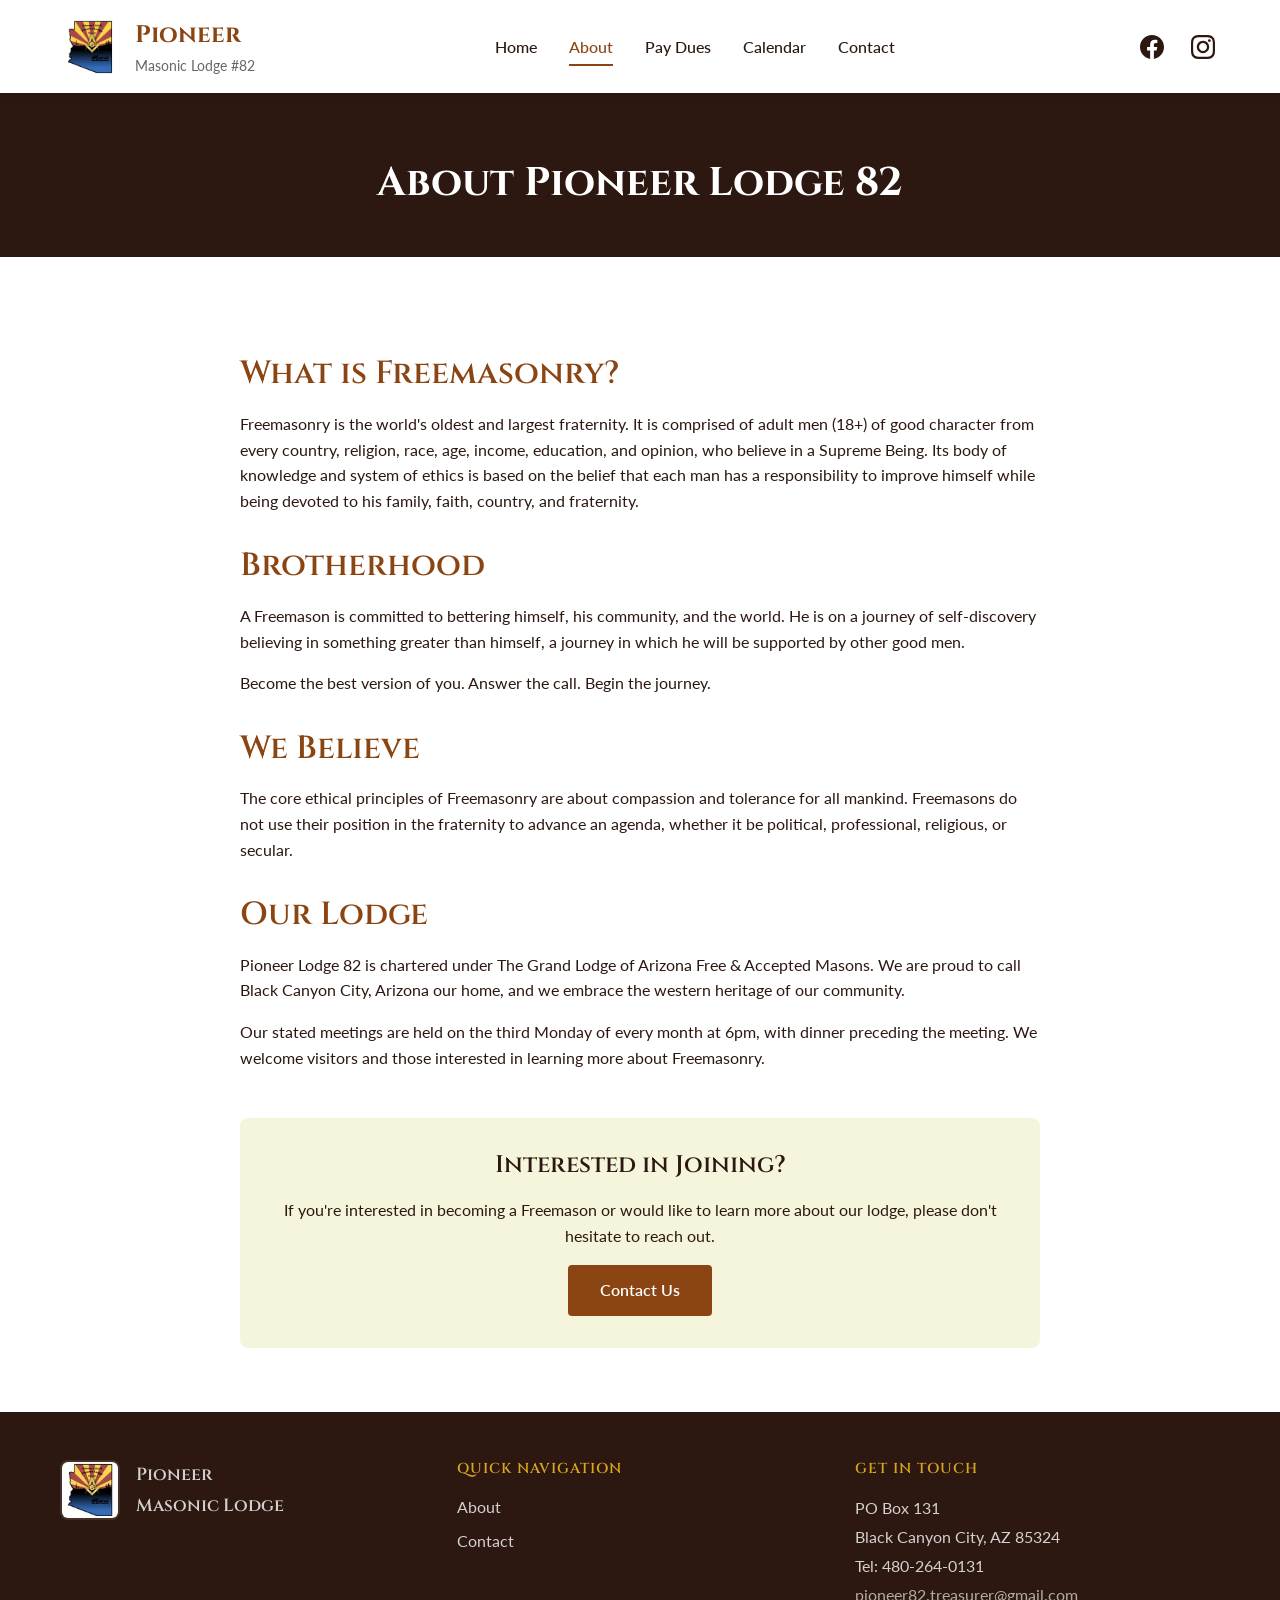
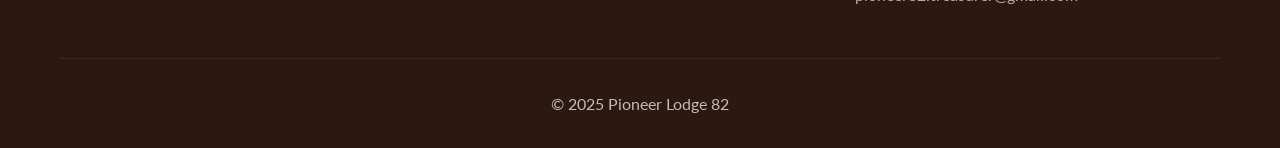
==== about.html @ 2a905d34 "Initial commit - Pioneer Lodge 82 website" ====
<!DOCTYPE html>
<html lang="en">
<head>
    <meta charset="UTF-8">
    <meta name="viewport" content="width=device-width, initial-scale=1.0">
    <title>About | Pioneer Lodge 82</title>
    <link rel="stylesheet" href="css/styles.css">
    <link rel="preconnect" href="https://fonts.googleapis.com">
    <link rel="preconnect" href="https://fonts.gstatic.com" crossorigin>
    <link href="https://fonts.googleapis.com/css2?family=Cinzel:wght@400;600;700&family=Lato:wght@300;400;700&display=swap" rel="stylesheet">
</head>
<body>
    <!-- Header/Navigation -->
    <header>
        <nav class="navbar">
            <div class="container">
                <div class="nav-wrapper">
                    <div class="logo">
                        <img src="images/logo.jpeg" alt="Pioneer Lodge 82 Logo">
                        <div class="logo-text">
                            <span class="lodge-name">Pioneer</span>
                            <span class="lodge-subtitle">Masonic Lodge #82</span>
                        </div>
                    </div>
                    <ul class="nav-menu" id="navMenu">
                        <li><a href="index.html">Home</a></li>
                        <li><a href="about.html" class="active">About</a></li>
                        <li><a href="paydues.html">Pay Dues</a></li>
                        <li><a href="calendar.html">Calendar</a></li>
                        <li><a href="contact.html">Contact</a></li>
                    </ul>
                    <div class="social-links">
                        <a href="https://www.facebook.com/pioneermasons/" target="_blank" aria-label="Facebook">
                            <svg width="24" height="24" viewBox="0 0 24 24" fill="currentColor">
                                <path d="M24 12.073c0-6.627-5.373-12-12-12s-12 5.373-12 12c0 5.99 4.388 10.954 10.125 11.854v-8.385H7.078v-3.47h3.047V9.43c0-3.007 1.792-4.669 4.533-4.669 1.312 0 2.686.235 2.686.235v2.953H15.83c-1.491 0-1.956.925-1.956 1.874v2.25h3.328l-.532 3.47h-2.796v8.385C19.612 23.027 24 18.062 24 12.073z"/>
                            </svg>
                        </a>
                        <a href="https://instagram.com/pioneerlodge82" target="_blank" aria-label="Instagram">
                            <svg width="24" height="24" viewBox="0 0 24 24" fill="currentColor">
                                <path d="M12 2.163c3.204 0 3.584.012 4.85.07 3.252.148 4.771 1.691 4.919 4.919.058 1.265.069 1.645.069 4.849 0 3.205-.012 3.584-.069 4.849-.149 3.225-1.664 4.771-4.919 4.919-1.266.058-1.644.07-4.85.07-3.204 0-3.584-.012-4.849-.07-3.26-.149-4.771-1.699-4.919-4.92-.058-1.265-.07-1.644-.07-4.849 0-3.204.013-3.583.07-4.849.149-3.227 1.664-4.771 4.919-4.919 1.266-.057 1.645-.069 4.849-.069zm0-2.163c-3.259 0-3.667.014-4.947.072-4.358.2-6.78 2.618-6.98 6.98-.059 1.281-.073 1.689-.073 4.948 0 3.259.014 3.668.072 4.948.2 4.358 2.618 6.78 6.98 6.98 1.281.058 1.689.072 4.948.072 3.259 0 3.668-.014 4.948-.072 4.354-.2 6.782-2.618 6.979-6.98.059-1.28.073-1.689.073-4.948 0-3.259-.014-3.667-.072-4.947-.196-4.354-2.617-6.78-6.979-6.98-1.281-.059-1.69-.073-4.949-.073zm0 5.838c-3.403 0-6.162 2.759-6.162 6.162s2.759 6.163 6.162 6.163 6.162-2.759 6.162-6.163c0-3.403-2.759-6.162-6.162-6.162zm0 10.162c-2.209 0-4-1.79-4-4 0-2.209 1.791-4 4-4s4 1.791 4 4c0 2.21-1.791 4-4 4zm6.406-11.845c-.796 0-1.441.645-1.441 1.44s.645 1.44 1.441 1.44c.795 0 1.439-.645 1.439-1.44s-.644-1.44-1.439-1.44z"/>
                            </svg>
                        </a>
                    </div>
                    <button class="mobile-menu-toggle" id="mobileMenuToggle" aria-label="Toggle menu">
                        <span></span>
                        <span></span>
                        <span></span>
                    </button>
                </div>
            </div>
        </nav>
    </header>

    <!-- Page Header -->
    <section class="page-header">
        <div class="container">
            <h1>About Pioneer Lodge 82</h1>
        </div>
    </section>

    <!-- Main Content -->
    <main>
        <section class="content-section">
            <div class="container">
                <div class="about-content">
                    <h2>What is Freemasonry?</h2>
                    <p>Freemasonry is the world's oldest and largest fraternity. It is comprised of adult men (18+) of good character from every country, religion, race, age, income, education, and opinion, who believe in a Supreme Being. Its body of knowledge and system of ethics is based on the belief that each man has a responsibility to improve himself while being devoted to his family, faith, country, and fraternity.</p>
                    
                    <h2>Brotherhood</h2>
                    <p>A Freemason is committed to bettering himself, his community, and the world. He is on a journey of self-discovery believing in something greater than himself, a journey in which he will be supported by other good men.</p>
                    <p>Become the best version of you. Answer the call. Begin the journey.</p>
                    
                    <h2>We Believe</h2>
                    <p>The core ethical principles of Freemasonry are about compassion and tolerance for all mankind. Freemasons do not use their position in the fraternity to advance an agenda, whether it be political, professional, religious, or secular.</p>
                    
                    <h2>Our Lodge</h2>
                    <p>Pioneer Lodge 82 is chartered under The Grand Lodge of Arizona Free & Accepted Masons. We are proud to call Black Canyon City, Arizona our home, and we embrace the western heritage of our community.</p>
                    <p>Our stated meetings are held on the third Monday of every month at 6pm, with dinner preceding the meeting. We welcome visitors and those interested in learning more about Freemasonry.</p>
                    
                    <div class="cta-section">
                        <h3>Interested in Joining?</h3>
                        <p>If you're interested in becoming a Freemason or would like to learn more about our lodge, please don't hesitate to reach out.</p>
                        <a href="contact.html" class="btn btn-primary">Contact Us</a>
                    </div>
                </div>
            </div>
        </section>
    </main>

    <!-- Footer -->
    <footer>
        <div class="container">
            <div class="footer-content">
                <div class="footer-col">
                    <img src="images/footer-logo.jpg" alt="Pioneer Lodge">
                    <div class="footer-logo-text">
                        <p class="footer-brand">Pioneer</p>
                        <p class="footer-brand">Masonic Lodge</p>
                    </div>
                </div>
                <div class="footer-col">
                    <h4>QUICK NAVIGATION</h4>
                    <ul>
                        <li><a href="about.html">About</a></li>
                        <li><a href="contact.html">Contact</a></li>
                    </ul>
                </div>
                <div class="footer-col">
                    <h4>GET IN TOUCH</h4>
                    <p>PO Box 131<br>
                    Black Canyon City, AZ 85324<br>
                    Tel: 480-264-0131<br>
                    <a href="mailto:pioneer82.treasurer@gmail.com">pioneer82.treasurer@gmail.com</a></p>
                </div>
            </div>
            <div class="footer-bottom">
                <p>&copy; 2025 Pioneer Lodge 82</p>
            </div>
        </div>
    </footer>

    <script src="js/main.js"></script>
</body>
</html>
---- css/styles.css ----
/* ========================================
   Pioneer Lodge 82 - Main Stylesheet
   Color scheme: Dark browns, tans, western theme
   ======================================== */

/* === CSS Variables === */
:root {
    --primary-color: #8B4513; /* Saddle brown */
    --secondary-color: #D2691E; /* Chocolate */
    --dark-bg: #2C1810; /* Very dark brown */
    --light-bg: #F5F5DC; /* Beige */
    --text-dark: #2C1810;
    --text-light: #FFFFFF;
    --accent-gold: #DAA520; /* Goldenrod */
    --border-color: #8B7355;
    
    /* Fonts */
    --heading-font: 'Cinzel', serif;
    --body-font: 'Lato', sans-serif;
}

/* === Reset & Base Styles === */
* {
    margin: 0;
    padding: 0;
    box-sizing: border-box;
}

html {
    scroll-behavior: smooth;
}

body {
    font-family: var(--body-font);
    font-size: 16px;
    line-height: 1.6;
    color: var(--text-dark);
    background-color: #fff;
}

img {
    max-width: 100%;
    height: auto;
    display: block;
}

a {
    text-decoration: none;
    color: inherit;
    transition: all 0.3s ease;
}

/* === Typography === */
h1, h2, h3, h4, h5, h6 {
    font-family: var(--heading-font);
    font-weight: 600;
    line-height: 1.3;
    margin-bottom: 1rem;
}

h1 {
    font-size: 3rem;
    font-weight: 700;
}

h2 {
    font-size: 2rem;
}

h3 {
    font-size: 1.5rem;
}

p {
    margin-bottom: 1rem;
}

/* === Container === */
.container {
    max-width: 1200px;
    margin: 0 auto;
    padding: 0 20px;
}

/* === Header & Navigation === */
header {
    background-color: #fff;
    box-shadow: 0 2px 10px rgba(0,0,0,0.1);
    position: sticky;
    top: 0;
    z-index: 1000;
}

.navbar {
    padding: 1rem 0;
}

.nav-wrapper {
    display: flex;
    justify-content: space-between;
    align-items: center;
}

.logo {
    display: flex;
    align-items: center;
    gap: 15px;
}

.logo img {
    width: 60px;
    height: 60px;
    border-radius: 8px;
    object-fit: contain;
    background-color: #fff;
    padding: 2px;
}

.logo-text {
    display: flex;
    flex-direction: column;
}

.lodge-name {
    font-family: var(--heading-font);
    font-size: 1.5rem;
    font-weight: 700;
    color: var(--primary-color);
}

.lodge-subtitle {
    font-size: 0.9rem;
    color: #666;
}

.nav-menu {
    display: flex;
    list-style: none;
    gap: 2rem;
}

.nav-menu a {
    color: var(--text-dark);
    font-weight: 500;
    padding: 0.5rem 0;
    border-bottom: 2px solid transparent;
}

.nav-menu a:hover,
.nav-menu a.active {
    color: var(--primary-color);
    border-bottom-color: var(--primary-color);
}

.social-links {
    display: flex;
    gap: 1rem;
}

.social-links a {
    color: var(--text-dark);
    width: 35px;
    height: 35px;
    display: flex;
    align-items: center;
    justify-content: center;
    border-radius: 50%;
    transition: all 0.3s ease;
}

.social-links a:hover {
    background-color: var(--primary-color);
    color: #fff;
}

/* Mobile menu toggle */
.mobile-menu-toggle {
    display: none;
    flex-direction: column;
    gap: 4px;
    background: none;
    border: none;
    cursor: pointer;
    padding: 5px;
}

.mobile-menu-toggle span {
    width: 25px;
    height: 3px;
    background-color: var(--primary-color);
    border-radius: 2px;
    transition: all 0.3s ease;
}

/* === Hero Section === */
.hero {
    height: 500px;
    background: linear-gradient(rgba(44, 24, 16, 0.6), rgba(44, 24, 16, 0.6)),
                url('../images/hero-background.jpg') center/cover no-repeat;
    display: flex;
    align-items: center;
    justify-content: center;
    text-align: center;
    color: var(--text-light);
    position: relative;
}

.hero-content h1 {
    font-size: 4rem;
    margin-bottom: 1rem;
    text-shadow: 2px 2px 8px rgba(0,0,0,0.7);
}

.hero-subtitle {
    font-size: 1.5rem;
    margin-bottom: 2rem;
    text-shadow: 1px 1px 4px rgba(0,0,0,0.7);
}

/* === Page Header === */
.page-header {
    background-color: var(--dark-bg);
    color: var(--text-light);
    padding: 4rem 0 2rem;
    text-align: center;
}

.page-header h1 {
    font-size: 2.5rem;
}

/* === Content Sections === */
.content-section {
    padding: 4rem 0;
}

.content-section.bg-light {
    background-color: var(--light-bg);
}

.content-section.bg-dark {
    background-color: var(--dark-bg);
    color: var(--text-light);
}

/* === Content Grid === */
.content-grid {
    display: grid;
    grid-template-columns: 1fr 1fr;
    gap: 3rem;
    align-items: center;
}

.content-text h2 {
    color: var(--primary-color);
    margin-bottom: 1.5rem;
}

.content-image img {
    border-radius: 8px;
    box-shadow: 0 4px 15px rgba(0,0,0,0.2);
}

/* === Values Section === */
.values-section {
    padding: 4rem 0;
    background-color: #fff;
}

.values-grid {
    display: grid;
    grid-template-columns: repeat(2, 1fr);
    gap: 3rem;
}

.value-card {
    padding: 2rem;
    background-color: #fff;
    border: 1px solid #e0e0e0;
    border-radius: 8px;
    box-shadow: 0 2px 10px rgba(0,0,0,0.05);
}

.value-card img {
    width: 100%;
    height: 250px;
    object-fit: cover;
    border-radius: 8px;
    margin-bottom: 1.5rem;
}

.value-card h3 {
    color: var(--primary-color);
    margin-bottom: 1rem;
}

.text-link {
    color: var(--primary-color);
    font-weight: 600;
    display: inline-block;
    margin-top: 1rem;
}

.text-link:hover {
    color: var(--secondary-color);
}

/* === Newsletter Section === */
.newsletter-section {
    text-align: center;
}

.newsletter-content h2 {
    color: var(--accent-gold);
    margin-bottom: 0.5rem;
}

.newsletter-form {
    max-width: 500px;
    margin: 2rem auto;
    display: flex;
    gap: 1rem;
}

.newsletter-form input {
    flex: 1;
    padding: 0.8rem 1rem;
    border: none;
    border-radius: 4px;
    font-size: 1rem;
}

/* === About Page === */
.about-content {
    max-width: 800px;
    margin: 0 auto;
}

.about-content h2 {
    color: var(--primary-color);
    margin-top: 2rem;
    margin-bottom: 1rem;
}

.cta-section {
    margin-top: 3rem;
    padding: 2rem;
    background-color: var(--light-bg);
    border-radius: 8px;
    text-align: center;
}

/* === Contact Page === */
.contact-intro {
    text-align: center;
    max-width: 700px;
    margin: 0 auto 3rem;
    font-size: 1.1rem;
}

.contact-grid {
    display: grid;
    grid-template-columns: 1fr 1fr;
    gap: 3rem;
}

.contact-info h2 {
    color: var(--primary-color);
    margin-bottom: 2rem;
}

.info-block {
    margin-bottom: 2rem;
}

.info-block h3 {
    color: var(--primary-color);
    font-size: 1.1rem;
    margin-bottom: 0.5rem;
    text-transform: uppercase;
    letter-spacing: 1px;
}

.info-block a {
    color: var(--primary-color);
}

.info-block a:hover {
    color: var(--secondary-color);
}

/* === Contact Form === */
.contact-form-wrapper h2 {
    color: var(--primary-color);
    margin-bottom: 1.5rem;
}

.contact-form {
    display: flex;
    flex-direction: column;
    gap: 1rem;
}

.form-row {
    display: grid;
    grid-template-columns: 1fr 1fr;
    gap: 1rem;
}

.form-group {
    display: flex;
    flex-direction: column;
}

.contact-form input,
.contact-form textarea {
    padding: 0.8rem;
    border: 1px solid #ddd;
    border-radius: 4px;
    font-size: 1rem;
    font-family: var(--body-font);
    transition: border-color 0.3s ease;
}

.contact-form input:focus,
.contact-form textarea:focus {
    outline: none;
    border-color: var(--primary-color);
}

.contact-form textarea {
    resize: vertical;
}

/* === Pay Dues Page === */
.paydues-content {
    max-width: 600px;
    margin: 0 auto;
    text-align: center;
}

.paydues-text {
    margin-bottom: 3rem;
    font-size: 1.1rem;
}

.paydues-box {
    padding: 3rem 2rem;
    background-color: var(--light-bg);
    border-radius: 8px;
    box-shadow: 0 4px 15px rgba(0,0,0,0.1);
}

.paydues-logo {
    width: 200px;
    height: 200px;
    margin: 0 auto 2rem;
    border-radius: 12px;
    object-fit: contain;
    background-color: #fff;
    padding: 10px;
    box-shadow: 0 2px 10px rgba(0,0,0,0.1);
}

/* === Calendar Page === */
.calendar-content {
    max-width: 900px;
    margin: 0 auto;
}

.events-info {
    background-color: var(--light-bg);
    padding: 2rem;
    border-radius: 8px;
    margin-bottom: 3rem;
    text-align: center;
}

.events-info p {
    margin-bottom: 0.5rem;
    font-size: 1.1rem;
}

.events-list {
    display: flex;
    flex-direction: column;
    gap: 2rem;
}

.event-item {
    display: grid;
    grid-template-columns: 120px 1fr;
    gap: 2rem;
    padding: 2rem;
    background-color: #fff;
    border: 1px solid #e0e0e0;
    border-radius: 8px;
    box-shadow: 0 2px 10px rgba(0,0,0,0.05);
}

.event-date {
    display: flex;
    flex-direction: column;
    align-items: center;
    justify-content: center;
    background-color: var(--primary-color);
    color: white;
    padding: 1rem;
    border-radius: 8px;
    text-align: center;
}

.date-month {
    font-size: 1rem;
    text-transform: uppercase;
    font-weight: 700;
}

.date-day {
    font-size: 2.5rem;
    font-weight: 700;
    line-height: 1;
}

.date-year {
    font-size: 0.9rem;
    opacity: 0.9;
}

.event-details h3 {
    color: var(--primary-color);
    margin-bottom: 0.5rem;
}

.event-time {
    color: #666;
    font-weight: 600;
    margin-bottom: 0.5rem;
}

.event-description {
    color: #555;
}

.no-events {
    text-align: center;
    padding: 3rem 2rem;
    background-color: var(--light-bg);
    border-radius: 8px;
    font-size: 1.1rem;
}

/* === Buttons === */
.btn {
    display: inline-block;
    padding: 0.8rem 2rem;
    border-radius: 4px;
    font-weight: 600;
    text-align: center;
    cursor: pointer;
    transition: all 0.3s ease;
    border: none;
    font-size: 1rem;
    font-family: var(--body-font);
}

.btn-primary {
    background-color: var(--primary-color);
    color: white;
}

.btn-primary:hover {
    background-color: var(--secondary-color);
    transform: translateY(-2px);
    box-shadow: 0 4px 12px rgba(139, 69, 19, 0.3);
}

.btn-secondary {
    background-color: transparent;
    color: var(--primary-color);
    border: 2px solid var(--primary-color);
}

.btn-secondary:hover {
    background-color: var(--primary-color);
    color: white;
}

.btn-large {
    padding: 1rem 3rem;
    font-size: 1.2rem;
}

/* === Footer === */
footer {
    background-color: var(--dark-bg);
    color: var(--text-light);
    padding: 3rem 0 1rem;
}

.footer-content {
    display: grid;
    grid-template-columns: repeat(3, 1fr);
    gap: 2rem;
    margin-bottom: 2rem;
}

.footer-col {
    display: flex;
    flex-direction: column;
}

.footer-col:first-child {
    flex-direction: row;
    align-items: flex-start;
    gap: 1rem;
}

.footer-col img {
    width: 60px;
    height: 60px;
    border-radius: 8px;
    object-fit: contain;
    background-color: rgba(255,255,255,0.1);
    padding: 2px;
}

.footer-logo-text {
    display: flex;
    flex-direction: column;
}

.footer-brand {
    font-family: var(--heading-font);
    font-size: 1.1rem;
    font-weight: 600;
    line-height: 1.2;
    margin-bottom: 0;
}

.footer-col h4 {
    color: var(--accent-gold);
    font-size: 0.9rem;
    letter-spacing: 1px;
    margin-bottom: 1rem;
}

.footer-col ul {
    list-style: none;
}

.footer-col ul li {
    margin-bottom: 0.5rem;
}

.footer-col a {
    color: var(--text-light);
    opacity: 0.8;
}

.footer-col a:hover {
    opacity: 1;
    color: var(--accent-gold);
}

.footer-col p {
    opacity: 0.8;
    line-height: 1.8;
}

.footer-bottom {
    text-align: center;
    padding-top: 2rem;
    border-top: 1px solid rgba(255,255,255,0.1);
    opacity: 0.7;
}

/* === Responsive Design === */
@media (max-width: 968px) {
    .nav-menu {
        display: none;
        position: absolute;
        top: 100%;
        left: 0;
        right: 0;
        background-color: #fff;
        flex-direction: column;
        padding: 1rem;
        box-shadow: 0 4px 10px rgba(0,0,0,0.1);
    }

    .nav-menu.active {
        display: flex;
    }

    .mobile-menu-toggle {
        display: flex;
    }

    .content-grid,
    .values-grid,
    .contact-grid {
        grid-template-columns: 1fr;
    }

    .footer-content {
        grid-template-columns: 1fr;
        text-align: center;
    }

    .footer-col:first-child {
        justify-content: center;
    }

    .hero-content h1 {
        font-size: 2.5rem;
    }

    .newsletter-form {
        flex-direction: column;
    }

    .event-item {
        grid-template-columns: 1fr;
        gap: 1rem;
    }

    .form-row {
        grid-template-columns: 1fr;
    }
}

@media (max-width: 600px) {
    h1 {
        font-size: 2rem;
    }

    h2 {
        font-size: 1.5rem;
    }

    .hero-content h1 {
        font-size: 2rem;
    }

    .hero-subtitle {
        font-size: 1.2rem;
    }

    .social-links {
        display: none;
    }
}
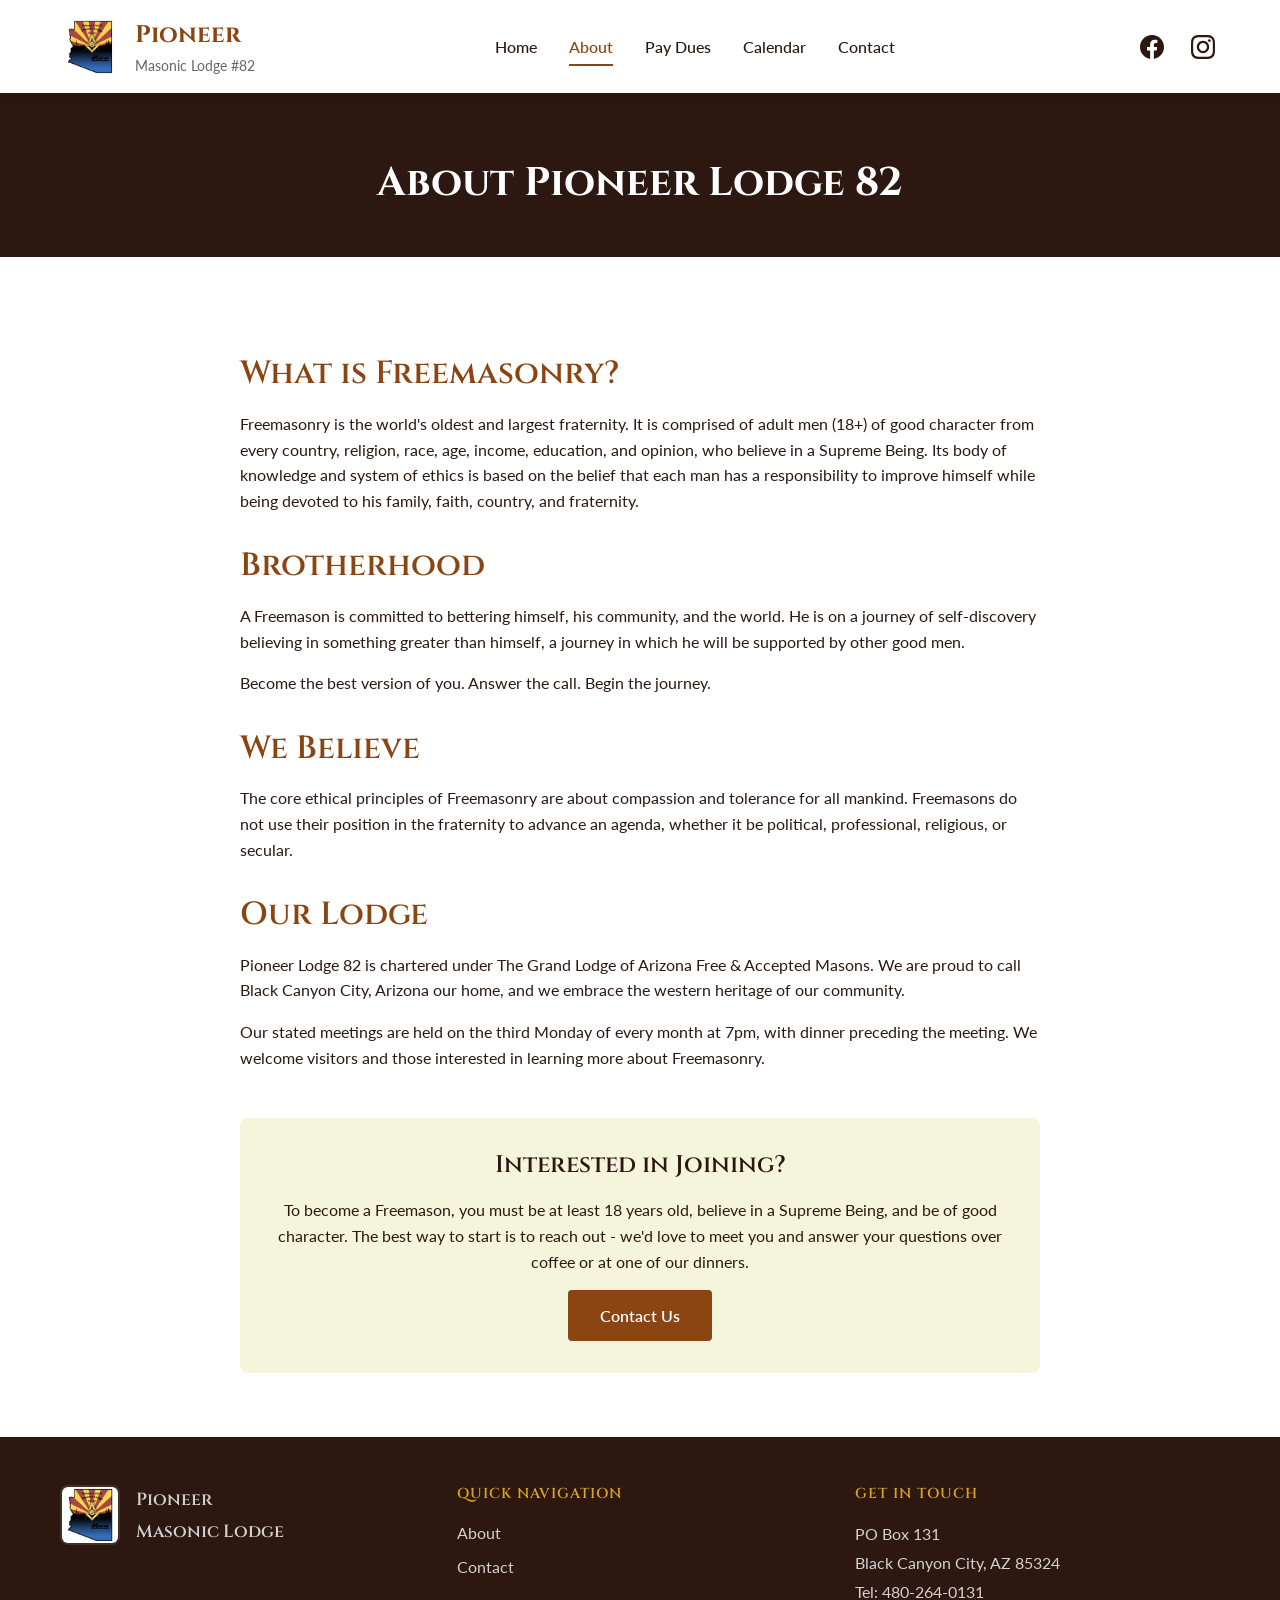
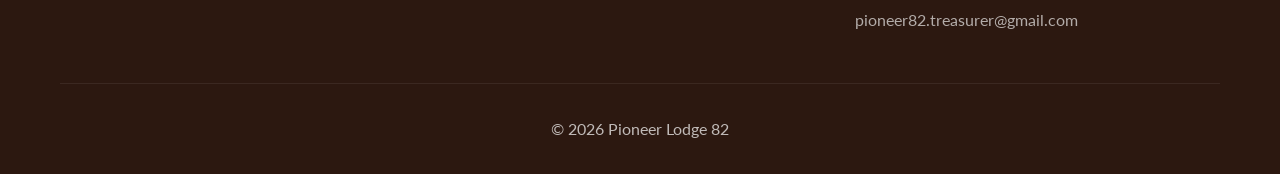
==== commit 5d2643b4: "Update site content for 2026, corrected meeting times for consistency, added SEO, and incremental la" ====
--- a/about.html
+++ b/about.html
@@ -3,6 +3,7 @@
 <head>
     <meta charset="UTF-8">
     <meta name="viewport" content="width=device-width, initial-scale=1.0">
+    <meta name="description" content="Learn about Pioneer Lodge 82, a Masonic Lodge in Black Canyon City, Arizona. Discover our history, values, and how to become a Freemason.">
     <title>About | Pioneer Lodge 82</title>
     <link rel="stylesheet" href="css/styles.css">
     <link rel="preconnect" href="https://fonts.googleapis.com">
@@ -75,11 +76,11 @@
                     
                     <h2>Our Lodge</h2>
                     <p>Pioneer Lodge 82 is chartered under The Grand Lodge of Arizona Free & Accepted Masons. We are proud to call Black Canyon City, Arizona our home, and we embrace the western heritage of our community.</p>
-                    <p>Our stated meetings are held on the third Monday of every month at 6pm, with dinner preceding the meeting. We welcome visitors and those interested in learning more about Freemasonry.</p>
+                    <p>Our stated meetings are held on the third Monday of every month at 7pm, with dinner preceding the meeting. We welcome visitors and those interested in learning more about Freemasonry.</p>
                     
                     <div class="cta-section">
                         <h3>Interested in Joining?</h3>
-                        <p>If you're interested in becoming a Freemason or would like to learn more about our lodge, please don't hesitate to reach out.</p>
+                        <p>To become a Freemason, you must be at least 18 years old, believe in a Supreme Being, and be of good character. The best way to start is to reach out - we'd love to meet you and answer your questions over coffee or at one of our dinners.</p>
                         <a href="contact.html" class="btn btn-primary">Contact Us</a>
                     </div>
                 </div>
@@ -114,7 +115,7 @@
                 </div>
             </div>
             <div class="footer-bottom">
-                <p>&copy; 2025 Pioneer Lodge 82</p>
+                <p>&copy; 2026 Pioneer Lodge 82</p>
             </div>
         </div>
     </footer>
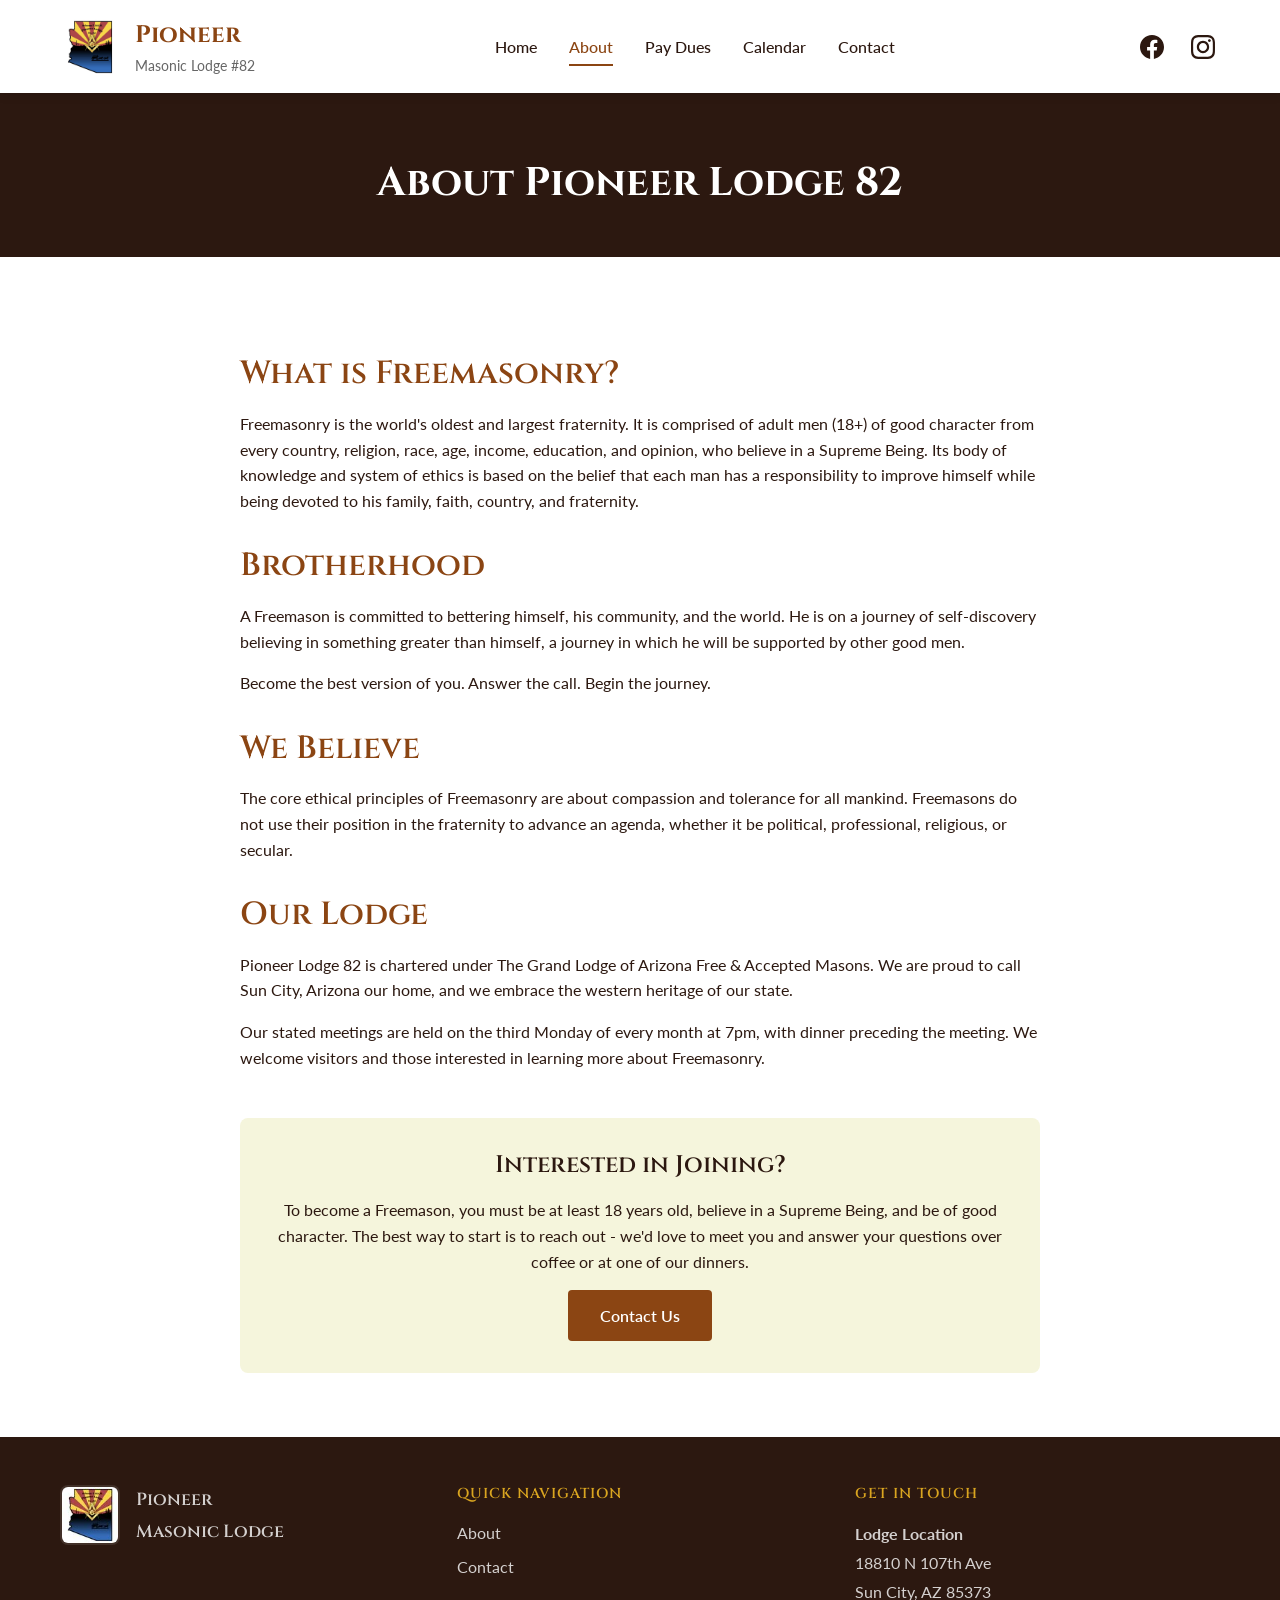
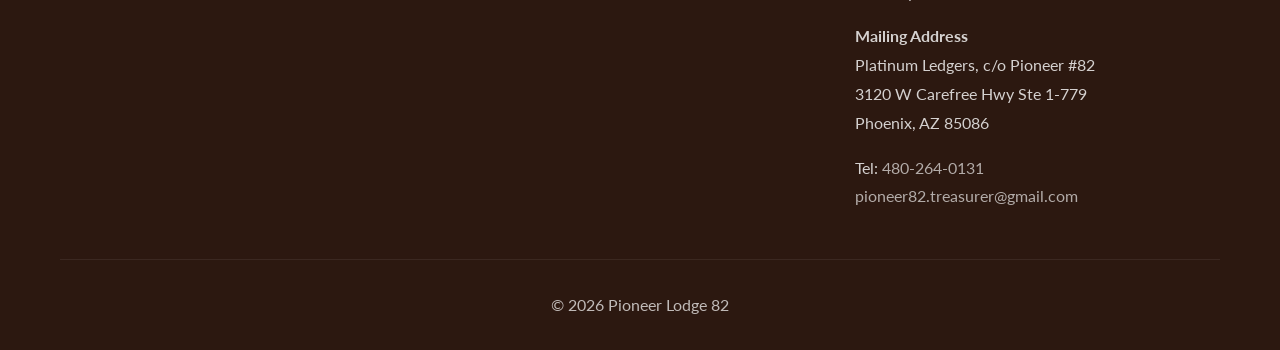
==== commit 9b67c348: "Update lodge and mailing addresses for Sun City move Replace Black Canyon City address site-wide wit" ====
--- a/about.html
+++ b/about.html
@@ -3,12 +3,29 @@
 <head>
     <meta charset="UTF-8">
     <meta name="viewport" content="width=device-width, initial-scale=1.0">
-    <meta name="description" content="Learn about Pioneer Lodge 82, a Masonic Lodge in Black Canyon City, Arizona. Discover our history, values, and how to become a Freemason.">
+    <meta name="description" content="Learn about Pioneer Lodge 82, a Masonic Lodge in Sun City, Arizona. Discover our history, values, and how to become a Freemason.">
+    <!-- Favicon -->
+    <link rel="icon" type="image/x-icon" href="images/favicon.ico">
+    <link rel="apple-touch-icon" sizes="180x180" href="images/apple-touch-icon.png">
     <title>About | Pioneer Lodge 82</title>
     <link rel="stylesheet" href="css/styles.css">
     <link rel="preconnect" href="https://fonts.googleapis.com">
     <link rel="preconnect" href="https://fonts.gstatic.com" crossorigin>
-    <link href="https://fonts.googleapis.com/css2?family=Cinzel:wght@400;600;700&family=Lato:wght@300;400;700&display=swap" rel="stylesheet">
+    <link href="https://fonts.googleapis.com/css2?family=Cinzel:wght@400;600;700&amp;family=Lato:wght@300;400;700&amp;display=swap" rel="stylesheet">
+    <link rel="canonical" href="https://pioneer82.com/about.html">
+    <!-- Open Graph / social sharing -->
+    <meta property="og:type" content="article">
+    <meta property="og:site_name" content="Pioneer Lodge 82">
+    <meta property="og:title" content="About | Pioneer Lodge 82">
+    <meta property="og:description" content="Learn about Pioneer Lodge 82, a Masonic Lodge in Sun City, Arizona. Discover our history, values, and how to become a Freemason.">
+    <meta property="og:url" content="https://pioneer82.com/about.html">
+    <meta property="og:image" content="https://pioneer82.com/images/logo.jpeg">
+    <meta property="og:locale" content="en_US">
+    <meta name="twitter:card" content="summary_large_image">
+    <meta name="twitter:title" content="About | Pioneer Lodge 82">
+    <meta name="twitter:description" content="Learn about Pioneer Lodge 82, a Masonic Lodge in Sun City, Arizona. Discover our history, values, and how to become a Freemason.">
+    <meta name="twitter:image" content="https://pioneer82.com/images/logo.jpeg">
+    <meta name="theme-color" content="#8b1a1a">
 </head>
 <body>
     <!-- Header/Navigation -->
@@ -31,18 +48,18 @@
                         <li><a href="contact.html">Contact</a></li>
                     </ul>
                     <div class="social-links">
-                        <a href="https://www.facebook.com/pioneermasons/" target="_blank" aria-label="Facebook">
+                        <a href="https://www.facebook.com/pioneermasons/" target="_blank" rel="noopener" aria-label="Facebook">
                             <svg width="24" height="24" viewBox="0 0 24 24" fill="currentColor">
                                 <path d="M24 12.073c0-6.627-5.373-12-12-12s-12 5.373-12 12c0 5.99 4.388 10.954 10.125 11.854v-8.385H7.078v-3.47h3.047V9.43c0-3.007 1.792-4.669 4.533-4.669 1.312 0 2.686.235 2.686.235v2.953H15.83c-1.491 0-1.956.925-1.956 1.874v2.25h3.328l-.532 3.47h-2.796v8.385C19.612 23.027 24 18.062 24 12.073z"/>
                             </svg>
                         </a>
-                        <a href="https://instagram.com/pioneerlodge82" target="_blank" aria-label="Instagram">
+                        <a href="https://instagram.com/pioneerlodge82" target="_blank" rel="noopener" aria-label="Instagram">
                             <svg width="24" height="24" viewBox="0 0 24 24" fill="currentColor">
                                 <path d="M12 2.163c3.204 0 3.584.012 4.85.07 3.252.148 4.771 1.691 4.919 4.919.058 1.265.069 1.645.069 4.849 0 3.205-.012 3.584-.069 4.849-.149 3.225-1.664 4.771-4.919 4.919-1.266.058-1.644.07-4.85.07-3.204 0-3.584-.012-4.849-.07-3.26-.149-4.771-1.699-4.919-4.92-.058-1.265-.07-1.644-.07-4.849 0-3.204.013-3.583.07-4.849.149-3.227 1.664-4.771 4.919-4.919 1.266-.057 1.645-.069 4.849-.069zm0-2.163c-3.259 0-3.667.014-4.947.072-4.358.2-6.78 2.618-6.98 6.98-.059 1.281-.073 1.689-.073 4.948 0 3.259.014 3.668.072 4.948.2 4.358 2.618 6.78 6.98 6.98 1.281.058 1.689.072 4.948.072 3.259 0 3.668-.014 4.948-.072 4.354-.2 6.782-2.618 6.979-6.98.059-1.28.073-1.689.073-4.948 0-3.259-.014-3.667-.072-4.947-.196-4.354-2.617-6.78-6.979-6.98-1.281-.059-1.69-.073-4.949-.073zm0 5.838c-3.403 0-6.162 2.759-6.162 6.162s2.759 6.163 6.162 6.163 6.162-2.759 6.162-6.163c0-3.403-2.759-6.162-6.162-6.162zm0 10.162c-2.209 0-4-1.79-4-4 0-2.209 1.791-4 4-4s4 1.791 4 4c0 2.21-1.791 4-4 4zm6.406-11.845c-.796 0-1.441.645-1.441 1.44s.645 1.44 1.441 1.44c.795 0 1.439-.645 1.439-1.44s-.644-1.44-1.439-1.44z"/>
                             </svg>
                         </a>
                     </div>
-                    <button class="mobile-menu-toggle" id="mobileMenuToggle" aria-label="Toggle menu">
+                    <button class="mobile-menu-toggle" id="mobileMenuToggle" aria-label="Toggle menu" aria-expanded="false" aria-controls="navMenu">
                         <span></span>
                         <span></span>
                         <span></span>
@@ -75,7 +92,7 @@
                     <p>The core ethical principles of Freemasonry are about compassion and tolerance for all mankind. Freemasons do not use their position in the fraternity to advance an agenda, whether it be political, professional, religious, or secular.</p>
                     
                     <h2>Our Lodge</h2>
-                    <p>Pioneer Lodge 82 is chartered under The Grand Lodge of Arizona Free & Accepted Masons. We are proud to call Black Canyon City, Arizona our home, and we embrace the western heritage of our community.</p>
+                    <p>Pioneer Lodge 82 is chartered under The Grand Lodge of Arizona Free & Accepted Masons. We are proud to call Sun City, Arizona our home, and we embrace the western heritage of our state.</p>
                     <p>Our stated meetings are held on the third Monday of every month at 7pm, with dinner preceding the meeting. We welcome visitors and those interested in learning more about Freemasonry.</p>
                     
                     <div class="cta-section">
@@ -93,7 +110,7 @@
         <div class="container">
             <div class="footer-content">
                 <div class="footer-col">
-                    <img src="images/footer-logo.jpg" alt="Pioneer Lodge">
+                    <img src="images/footer-logo.jpg" alt="Pioneer Lodge" loading="lazy">
                     <div class="footer-logo-text">
                         <p class="footer-brand">Pioneer</p>
                         <p class="footer-brand">Masonic Lodge</p>
@@ -108,9 +125,14 @@
                 </div>
                 <div class="footer-col">
                     <h4>GET IN TOUCH</h4>
-                    <p>PO Box 131<br>
-                    Black Canyon City, AZ 85324<br>
-                    Tel: 480-264-0131<br>
+                    <p><strong>Lodge Location</strong><br>
+                    18810 N 107th Ave<br>
+                    Sun City, AZ 85373</p>
+                    <p><strong>Mailing Address</strong><br>
+                    Platinum Ledgers, c/o Pioneer #82<br>
+                    3120 W Carefree Hwy Ste 1-779<br>
+                    Phoenix, AZ 85086</p>
+                    <p>Tel: <a href="tel:+14802640131">480-264-0131</a><br>
                     <a href="mailto:pioneer82.treasurer@gmail.com">pioneer82.treasurer@gmail.com</a></p>
                 </div>
             </div>
